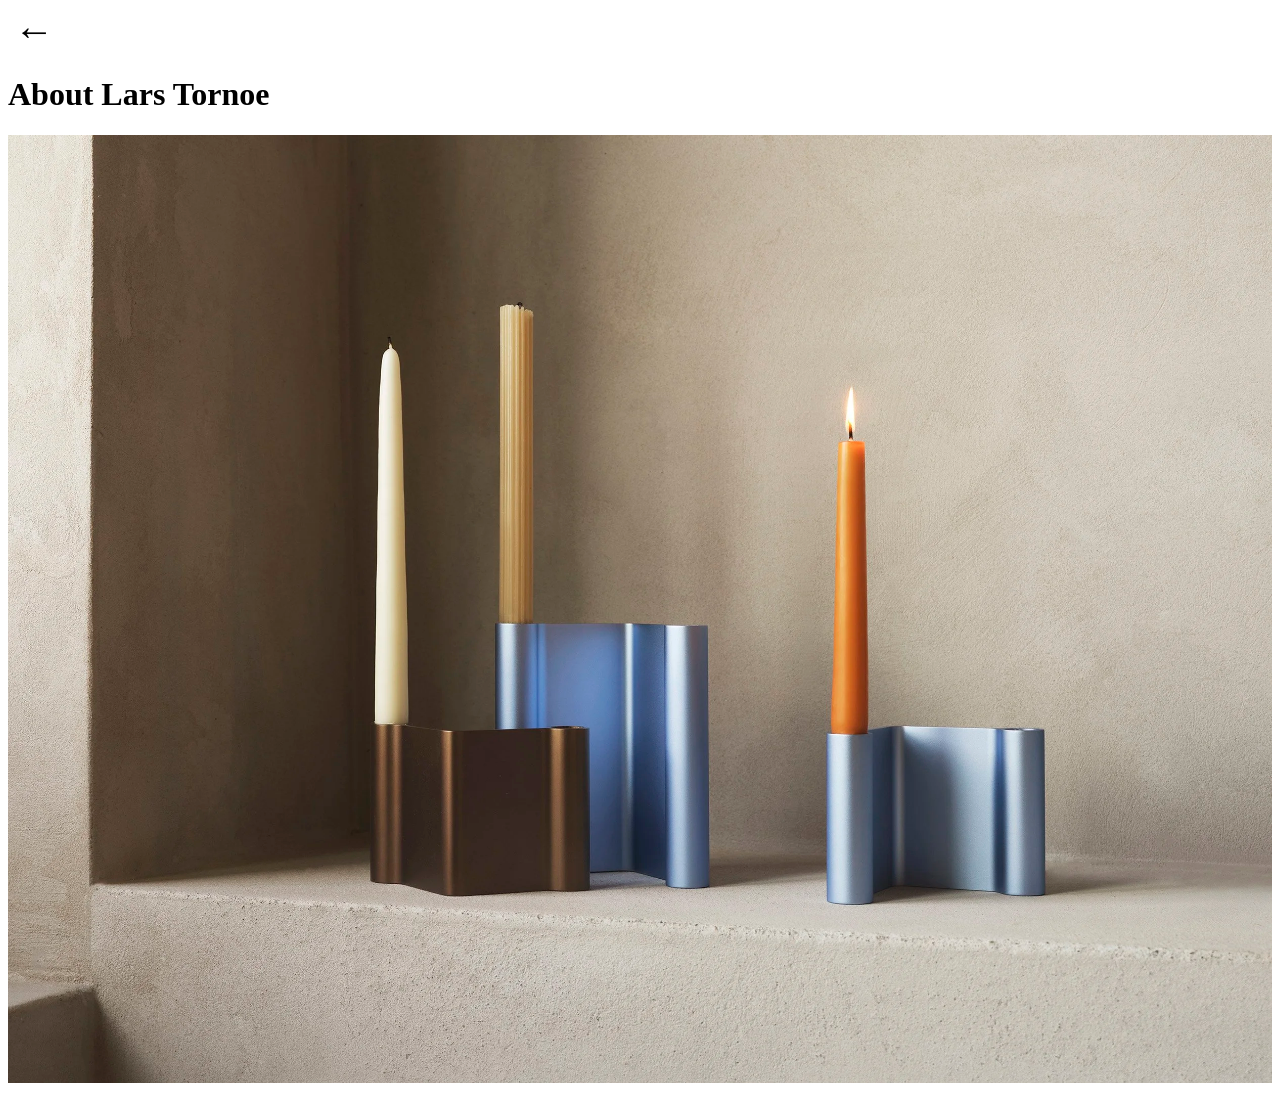
==== about.html @ 7c6e5dc3 "first commit" ====
<!doctype html>
<html lang="en">
  <head>
    <meta charset="UTF-8" />
    <meta name="viewport" content="width=device-width, initial-scale=1.0" />
    <title>Document</title>
    <link rel="stylesheet" href="/about.css" />
  </head>
  <body>
    <button onclick="back()" class="arrow">&#8592;</button>

    <div class="about">
      <h1>About Lars Tornoe</h1>

      <img src="/images/image1.jpg" alt="" />
    </div>
  </body>
  <script src="/script.js">
  
  </script>
</html>
---- about.css ----
.about img {
  width: 100%;
  height: 100%;
}


.arrow {
  font-size: 40px;
  z-index: 1;
  border: none;
  background-color: transparent;
  color: black;
  cursor: pointer;
  text-decoration: none;
}
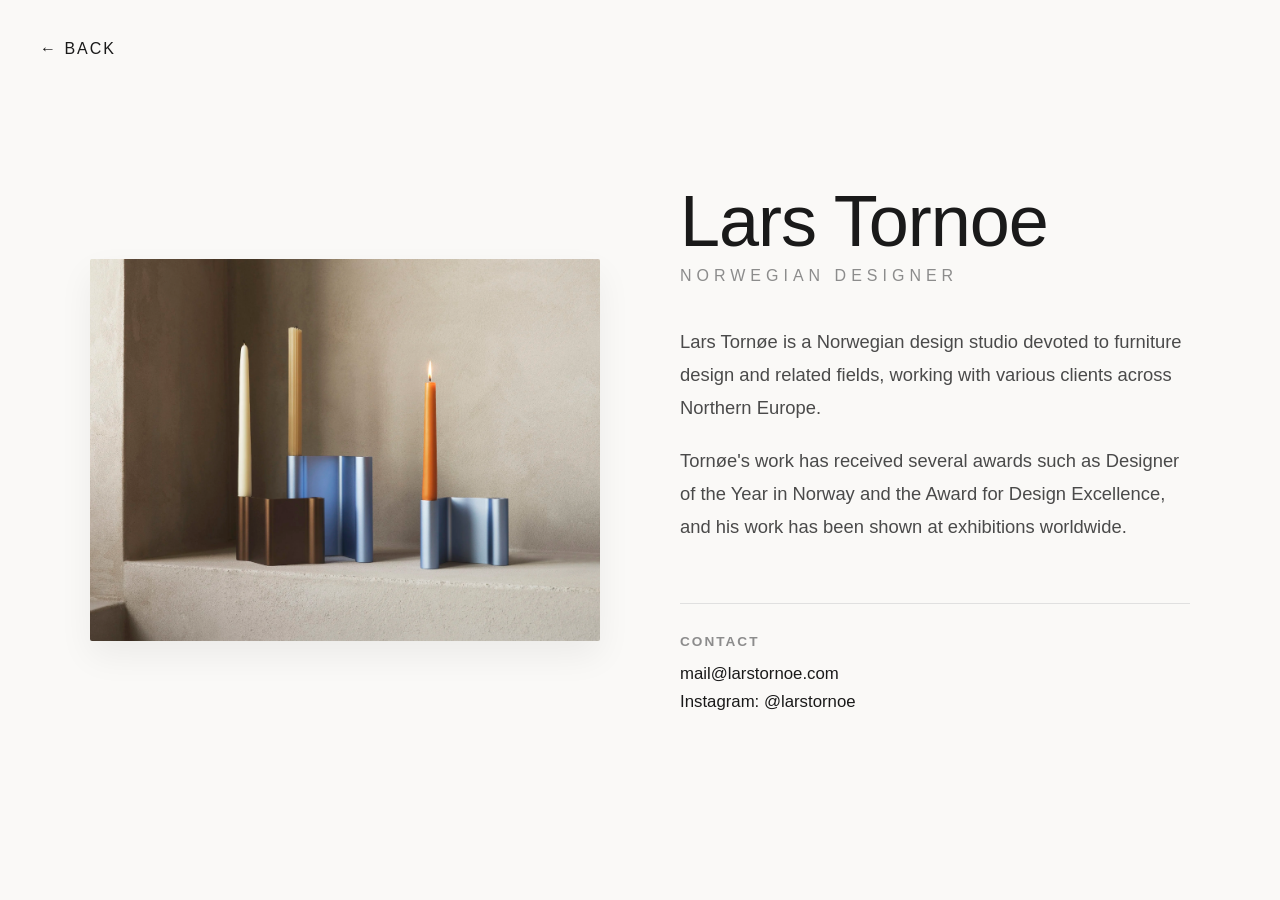
==== commit 6bb18a3f: "o" ====
--- a/about.html
+++ b/about.html
@@ -1,21 +1,35 @@
-<!doctype html>
+<!DOCTYPE html>
 <html lang="en">
   <head>
     <meta charset="UTF-8" />
     <meta name="viewport" content="width=device-width, initial-scale=1.0" />
-    <title>Document</title>
+    <title>About - Lars Tornoe</title>
     <link rel="stylesheet" href="/about.css" />
   </head>
   <body>
-    <button onclick="back()" class="arrow">&#8592;</button>
+    <!-- The back button explicitly navigates back to the main page -->
+    <a href="/larstornoe.html" class="arrow">&#8592; Back</a>
 
-    <div class="about">
-      <h1>About Lars Tornoe</h1>
+    <div class="about-container">
+      <div class="about-image-wrapper">
+        <img src="/images/image1.jpg" alt="Lars Tornoe" class="about-image" />
+      </div>
+      
+      <div class="about-content">
+        <h1>Lars Tornoe</h1>
+        <h2 class="subtitle">Norwegian Designer</h2>
+        
+        <div class="bio">
+          <p>Lars Tornøe is a Norwegian design studio devoted to furniture design and related fields, working with various clients across Northern Europe.</p>
+          <p>Tornøe's work has received several awards such as Designer of the Year in Norway and the Award for Design Excellence, and his work has been shown at exhibitions worldwide.</p>
+        </div>
 
-      <img src="/images/image1.jpg" alt="" />
+        <div class="contact-info">
+          <h3>Contact</h3>
+          <p>mail@larstornoe.com</p>
+          <p>Instagram: @larstornoe</p>
+        </div>
+      </div>
     </div>
   </body>
-  <script src="/script.js">
-  
-  </script>
 </html>
--- a/about.css
+++ b/about.css
@@ -1,15 +1,166 @@
-.about img {
-  width: 100%;
-  height: 100%;
+@font-face {
+  font-family: "SpaceSquareUI";
+  src:
+    url("/assets/fonts/squarespace-ui-font.woff2") format("woff2"),
+    url("/assets/fonts/squarespace-ui-font.woff") format("woff");
+  font-weight: normal;
+  font-style: normal;
 }
 
+* {
+  margin: 0;
+  padding: 0;
+  box-sizing: border-box;
+}
 
+body {
+  font-family: "SpaceSquareUI", "Helvetica Neue", Arial, sans-serif;
+  background-color: #faf9f7; /* A subtle, warm, lovely off-white */
+  color: #1a1a1a;
+  min-height: 100vh;
+  display: flex;
+  align-items: center;
+  justify-content: center;
+  padding: 40px;
+}
+
+/* Stylish Back Button */
 .arrow {
-  font-size: 40px;
-  z-index: 1;
-  border: none;
-  background-color: transparent;
-  color: black;
+  position: absolute;
+  top: 40px;
+  left: 40px;
+  font-size: 16px;
+  text-transform: uppercase;
+  letter-spacing: 2px;
+  text-decoration: none;
+  color: #1a1a1a;
+  display: flex;
+  align-items: center;
+  gap: 10px;
+  z-index: 10;
+  transition: all 0.3s ease;
+}
+
+.arrow:hover {
+  transform: translateX(-5px);
+  color: #b08d6a; /* Lovely warm accent */
+}
+
+.about-container {
+  display: flex;
+  max-width: 1100px;
+  width: 100%;
+  gap: 80px;
+  align-items: center;
+  animation: fadeIn 1.2s ease-out forwards;
+}
+
+@keyframes fadeIn {
+  from {
+    opacity: 0;
+    transform: translateY(20px);
+  }
+  to {
+    opacity: 1;
+    transform: translateY(0);
+  }
+}
+
+.about-image-wrapper {
+  flex: 1;
+  position: relative;
+  overflow: hidden;
+  border-radius: 2px;
+  box-shadow: 0 15px 35px rgba(0,0,0,0.06);
+}
+
+.about-image {
+  width: 100%;
+  height: auto;
+  max-height: 75vh;
+  object-fit: cover;
+  display: block;
+  transition: transform 0.8s ease;
+}
+
+.about-image-wrapper:hover .about-image {
+  transform: scale(1.04);
+}
+
+.about-content {
+  flex: 1;
+  display: flex;
+  flex-direction: column;
+  justify-content: center;
+}
+
+.about-content h1 {
+  font-size: 4.5rem;
+  font-weight: 400;
+  margin-bottom: 5px;
+  letter-spacing: -1px;
+}
+
+.subtitle {
+  font-size: 1rem;
+  color: #8c8c8c;
+  font-weight: 300;
+  margin-bottom: 40px;
+  letter-spacing: 5px;
+  text-transform: uppercase;
+}
+
+.bio p {
+  font-size: 1.15rem;
+  line-height: 1.8;
+  margin-bottom: 20px;
+  color: #4a4a4a;
+}
+
+.contact-info {
+  margin-top: 40px;
+  padding-top: 30px;
+  border-top: 1px solid #e0e0e0;
+}
+
+.contact-info h3 {
+  font-size: 0.85rem;
+  text-transform: uppercase;
+  letter-spacing: 2px;
+  margin-bottom: 15px;
+  color: #8c8c8c;
+}
+
+.contact-info p {
+  font-size: 1.05rem;
+  margin-bottom: 8px;
+  color: #1a1a1a;
+  transition: color 0.3s;
+}
+
+.contact-info p:hover {
+  color: #b08d6a; /* Lovely warm accent */
   cursor: pointer;
-  text-decoration: none;
 }
+
+/* Responsive Design for smaller screens */
+@media screen and (max-width: 900px) {
+  .about-container {
+    flex-direction: column;
+    gap: 40px;
+    margin-top: 80px;
+  }
+  
+  .about-content h1 {
+    font-size: 3rem;
+  }
+  
+  body {
+    padding: 20px;
+  }
+  
+  .arrow {
+    top: 25px;
+    left: 20px;
+  }
+}
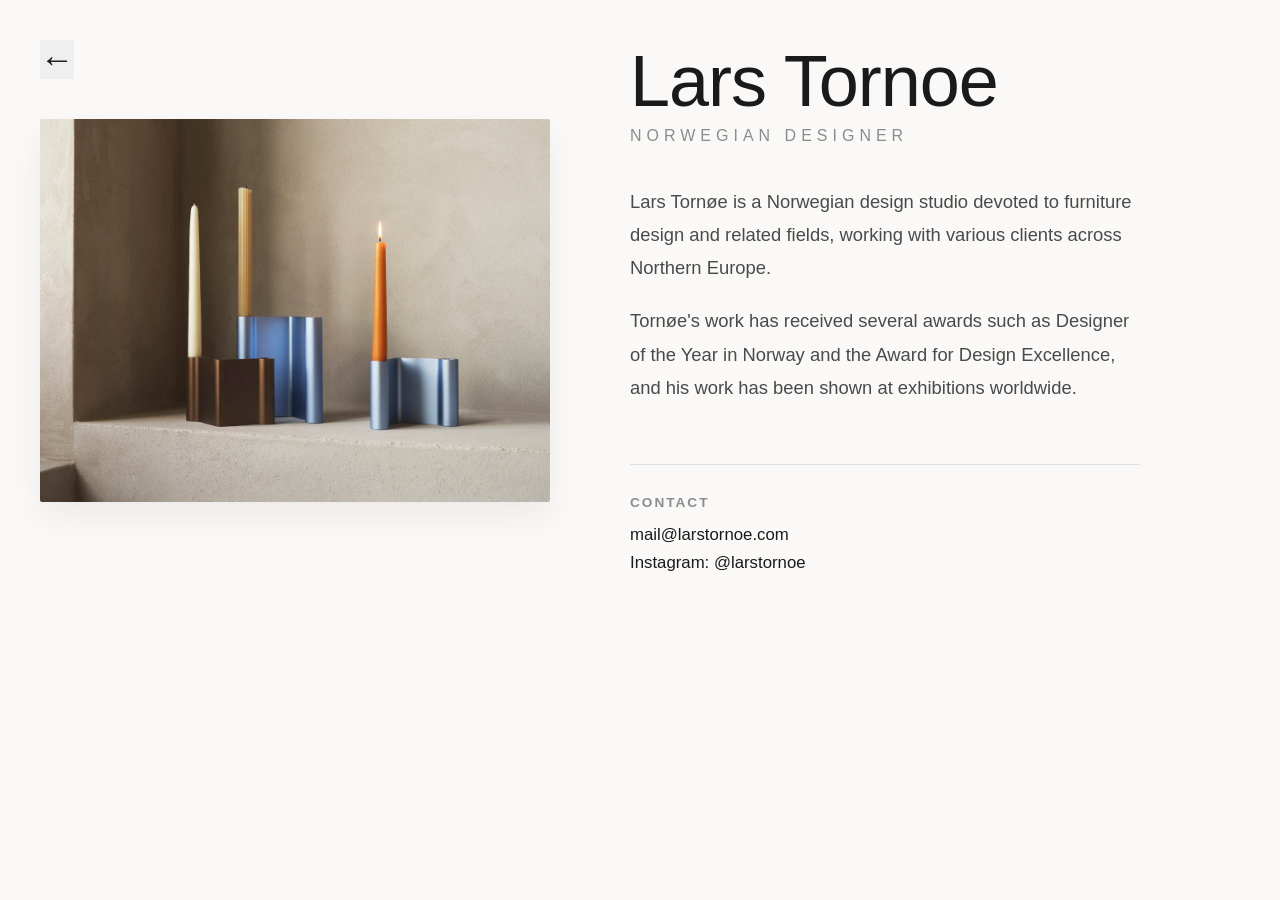
==== commit 400a5672: "y" ====
--- a/about.html
+++ b/about.html
@@ -7,8 +7,10 @@
     <link rel="stylesheet" href="/about.css" />
   </head>
   <body>
-    <!-- The back button explicitly navigates back to the main page -->
-    <a href="/larstornoe.html" class="arrow">&#8592; Back</a>
+    <div>
+        <button onclick="history.back()" class="arrow">&#8592; </button>
+    </div>
+    
 
     <div class="about-container">
       <div class="about-image-wrapper">
@@ -32,4 +34,5 @@
       </div>
     </div>
   </body>
+  <script src="/script.js"></script>
 </html>
--- a/about.css
+++ b/about.css
@@ -18,27 +18,28 @@
   background-color: #faf9f7; /* A subtle, warm, lovely off-white */
   color: #1a1a1a;
   min-height: 100vh;
-  display: flex;
+  /* display: flex; */
   align-items: center;
   justify-content: center;
   padding: 40px;
 }
 
-/* Stylish Back Button */
+
 .arrow {
   position: absolute;
-  top: 40px;
-  left: 40px;
-  font-size: 16px;
+  /* top: 40px; */
+  /* left: 40px; */
+  font-size: 34px;
   text-transform: uppercase;
-  letter-spacing: 2px;
+  /* letter-spacing: 2px; */
   text-decoration: none;
   color: #1a1a1a;
-  display: flex;
+  /* display: flex; */
   align-items: center;
   gap: 10px;
   z-index: 10;
   transition: all 0.3s ease;
+  border: 0px solid black;
 }
 
 .arrow:hover {
@@ -71,7 +72,7 @@
   position: relative;
   overflow: hidden;
   border-radius: 2px;
-  box-shadow: 0 15px 35px rgba(0,0,0,0.06);
+  box-shadow: 0 15px 35px rgba(0, 0, 0, 0.06);
 }
 
 .about-image {
@@ -150,15 +151,15 @@
     gap: 40px;
     margin-top: 80px;
   }
-  
+
   .about-content h1 {
     font-size: 3rem;
   }
-  
+
   body {
     padding: 20px;
   }
-  
+
   .arrow {
     top: 25px;
     left: 20px;
